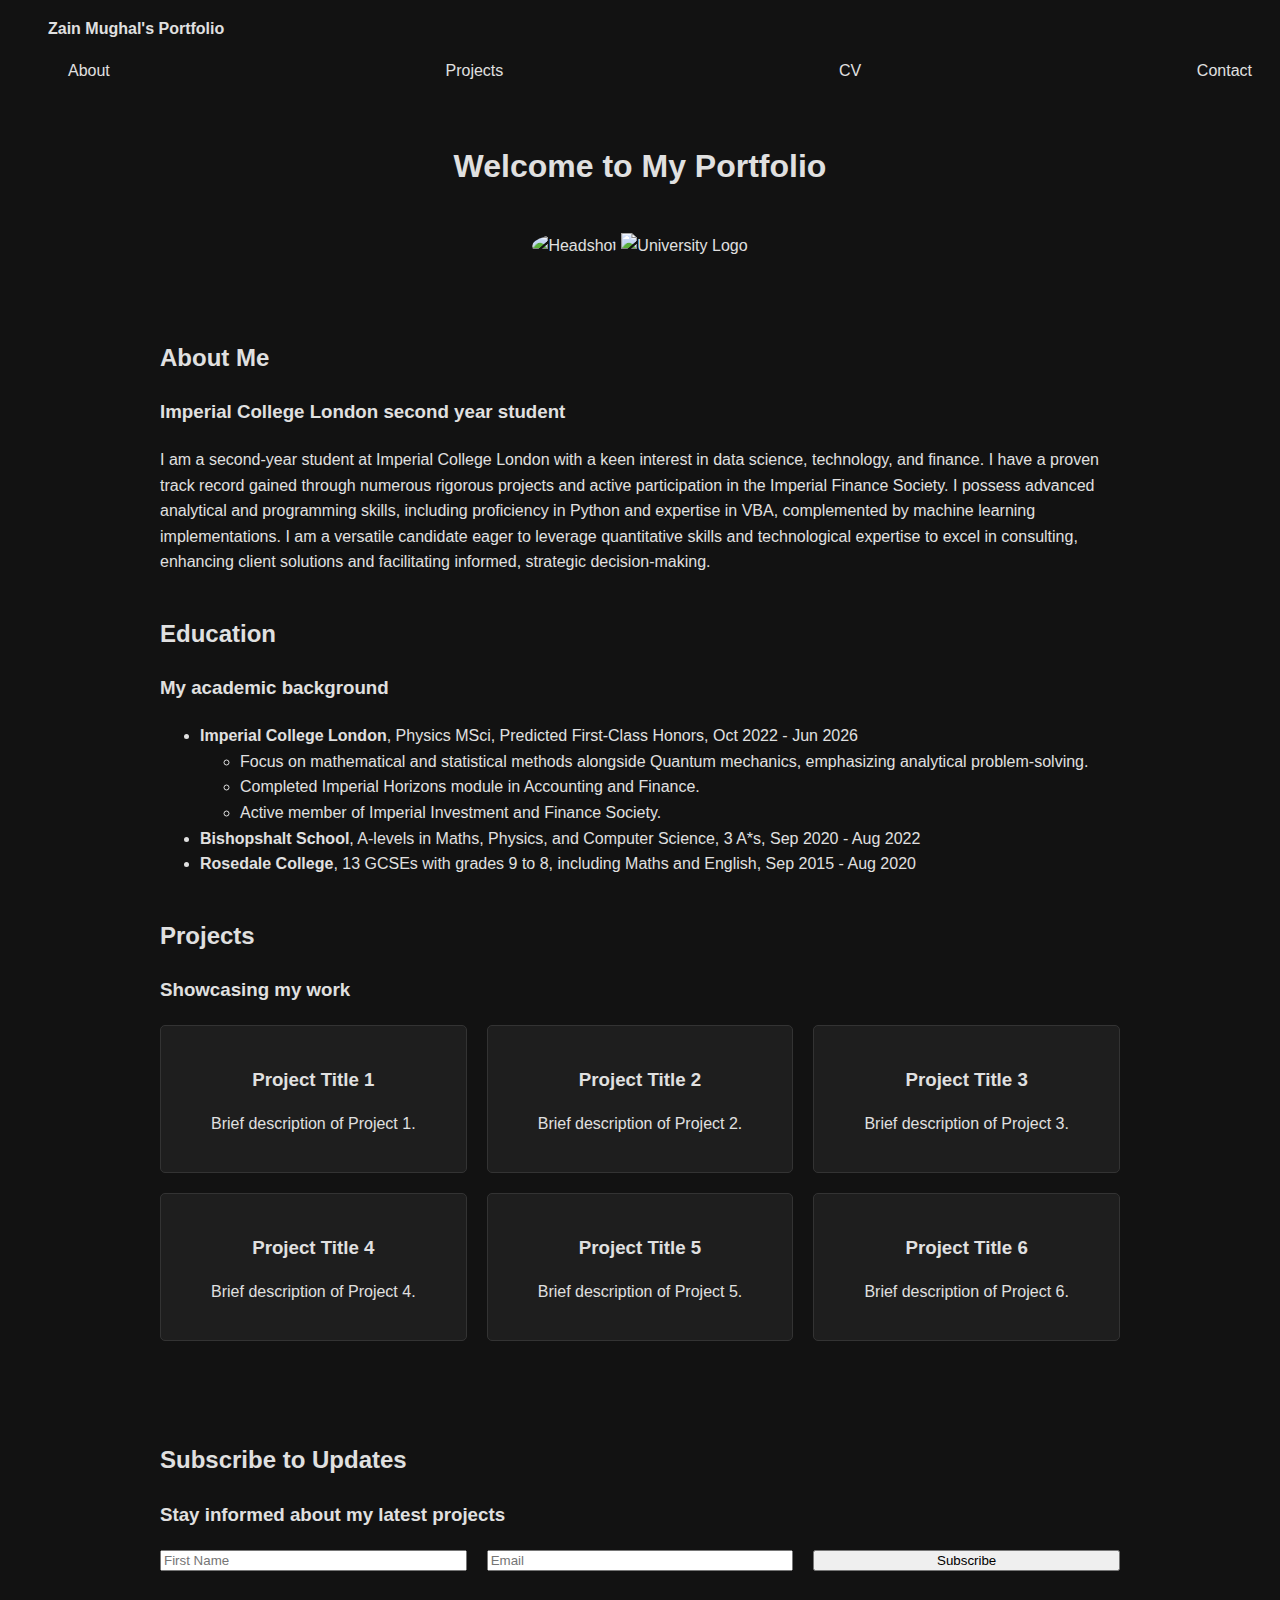
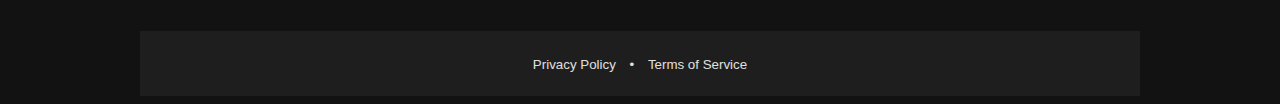
==== index.html @ 75195e5a "12th" ====
<!DOCTYPE html>
<html lang="en">
<head>
    <meta charset="UTF-8">
    <meta name="viewport" content="width=device-width, initial-scale=1">
    <title>Zain Mughal's Portfolio</title>
    <link rel="stylesheet" href="https://cdn.jsdelivr.net/npm/@picocss/pico@1/css/pico.min.css">
    <link rel="stylesheet" href="styles.css">
</head>
<body>
    <nav class="container-fluid">
        <ul>
            <li><strong>Zain Mughal's Portfolio</strong></li>
        </ul>
        <ul>
            <li><a href="#about">About</a></li>
            <li><a href="#projects">Projects</a></li>
            <li><a href="cv.html">CV</a></li>
            <li><a href="contact.html" role="button">Contact</a></li>
        </ul>
    </nav>
    <header class="container">
        <h1>Welcome to My Portfolio</h1>
        <div class="profile-container">
            <img src="portfolio resources/curl headshot.jpeg" alt="Headshot" class="headshot">
            <img src="portfolio resources/Imperial_logo.png" alt="University Logo" class="university-logo">
        </div>
    </header>
    <main class="container">
        <section id="about">
            <hgroup>
                <h2>About Me</h2>
                <h3>Imperial College London second year student</h3>
            </hgroup>
            <p>
                I am a second-year student at Imperial College London with a keen interest in data science, technology, and finance.
                I have a proven track record gained through numerous rigorous projects and active participation in the Imperial Finance Society.
                I possess advanced analytical and programming skills, including proficiency in Python and expertise in VBA, complemented by machine learning implementations.
                I am a versatile candidate eager to leverage quantitative skills and technological expertise to excel in consulting,
                enhancing client solutions and facilitating informed, strategic decision-making.
            </p>
        </section>
        <section id="education">
            <hgroup>
                <h2>Education</h2>
                <h3>My academic background</h3>
            </hgroup>
            <ul>
                <li><strong>Imperial College London</strong>, Physics MSci, Predicted First-Class Honors, Oct 2022 - Jun 2026
                    <ul>
                        <li>Focus on mathematical and statistical methods alongside Quantum mechanics, emphasizing analytical problem-solving.</li>
                        <li>Completed Imperial Horizons module in Accounting and Finance.</li>
                        <li>Active member of Imperial Investment and Finance Society.</li>
                    </ul>
                </li>
                <li><strong>Bishopshalt School</strong>, A-levels in Maths, Physics, and Computer Science, 3 A*s, Sep 2020 - Aug 2022</li>
                <li><strong>Rosedale College</strong>, 13 GCSEs with grades 9 to 8, including Maths and English, Sep 2015 - Aug 2020</li>
            </ul>
        </section>
        <section id="projects">
            <hgroup>
                <h2>Projects</h2>
                <h3>Showcasing my work</h3>
            </hgroup>
            <div class="grid">
                <div class="project-tile" onclick="location.href='project1.html'">
                    <h3>Project Title 1</h3>
                    <p>Brief description of Project 1.</p>
                </div>
                <div class="project-tile" onclick="location.href='project2.html'">
                    <h3>Project Title 2</h3>
                    <p>Brief description of Project 2.</p>
                </div>
                <div class="project-tile" onclick="location.href='project3.html'">
                    <h3>Project Title 3</h3>
                    <p>Brief description of Project 3.</p>
                </div>
                <div class="project-tile" onclick="location.href='project4.html'">
                    <h3>Project Title 4</h3>
                    <p>Brief description of Project 4.</p>
                </div>
                <div class="project-tile" onclick="location.href='project5.html'">
                    <h3>Project Title 5</h3>
                    <p>Brief description of Project 5.</p>
                </div>
                <div class="project-tile" onclick="location.href='project6.html'">
                    <h3>Project Title 6</h3>
                    <p>Brief description of Project 6.</p>
                </div>
            </div>
        </section>
    </main>
    <section aria-label="Subscribe example">
        <div class="container">
            <article>
                <hgroup>
                    <h2>Subscribe to Updates</h2>
                    <h3>Stay informed about my latest projects</h3>
                </hgroup>
                <form class="grid">
                    <input type="text" id="firstname" name="firstname" placeholder="First Name" aria-label="First Name" required />
                    <input type="email" id="email" name="email" placeholder="Email" aria-label="Email" required />
                    <button type="submit" onclick="event.preventDefault()">Subscribe</button>
                </form>
            </article>
        </div>
    </section>
    <footer class="container">
        <small><a href="privacy.html">Privacy Policy</a> • <a href="terms.html">Terms of Service</a></small>
    </footer>
</body>
</html>
---- styles.css ----
/* Dark theme styles */
body {
    font-family: 'Arial', sans-serif;
    line-height: 1.6;
    background-color: #121212;
    color: #e0e0e0;
}

nav ul {
    display: flex;
    justify-content: space-between;
}

nav ul li {
    list-style: none;
}

nav ul li a {
    text-decoration: none;
    color: #e0e0e0;
    padding: 10px 20px;
    transition: background-color 0.3s ease, color 0.3s ease;
}

nav ul li a:hover {
    background-color: #333;
    color: #fff;
}

header {
    text-align: center;
    margin-bottom: 40px;
}

header img.headshot {
    border-radius: 50%;
    width: 150px;
    height: 150px;
    object-fit: cover;
    margin-bottom: 20px;
}

header img.university-logo {
    width: 100px;
    margin-top: 20px;
}

.container {
    max-width: 960px;
    margin: 0 auto;
    padding: 20px;
}

hgroup {
    margin-bottom: 20px;
}

section {
    margin-bottom: 40px;
}

.grid {
    display: grid;
    grid-template-columns: repeat(auto-fit, minmax(300px, 1fr));
    gap: 20px;
}

.project-tile {
    background-color: #1e1e1e;
    padding: 20px;
    border: 1px solid #333;
    border-radius: 5px;
    text-align: center;
    transition: transform 0.3s ease, box-shadow 0.3s ease, background-color 0.3s ease;
}

.project-tile:hover {
    transform: translateY(-5px);
    box-shadow: 0 4px 8px rgba(0, 0, 0, 0.1);
    cursor: pointer;
    background-color: #333;
}

.project-tile h3 {
    margin-bottom: 10px;
}

figure img {
    max-width: 100%;
    height: auto;
    border-radius: 5px;
}

footer {
    text-align: center;
    padding: 20px 0;
    background-color: #1e1e1e;
    margin-top: 40px;
}

footer small a {
    color: #e0e0e0;
    text-decoration: none;
    margin: 0 10px;
}

footer small a:hover {
    text-decoration: underline;
}
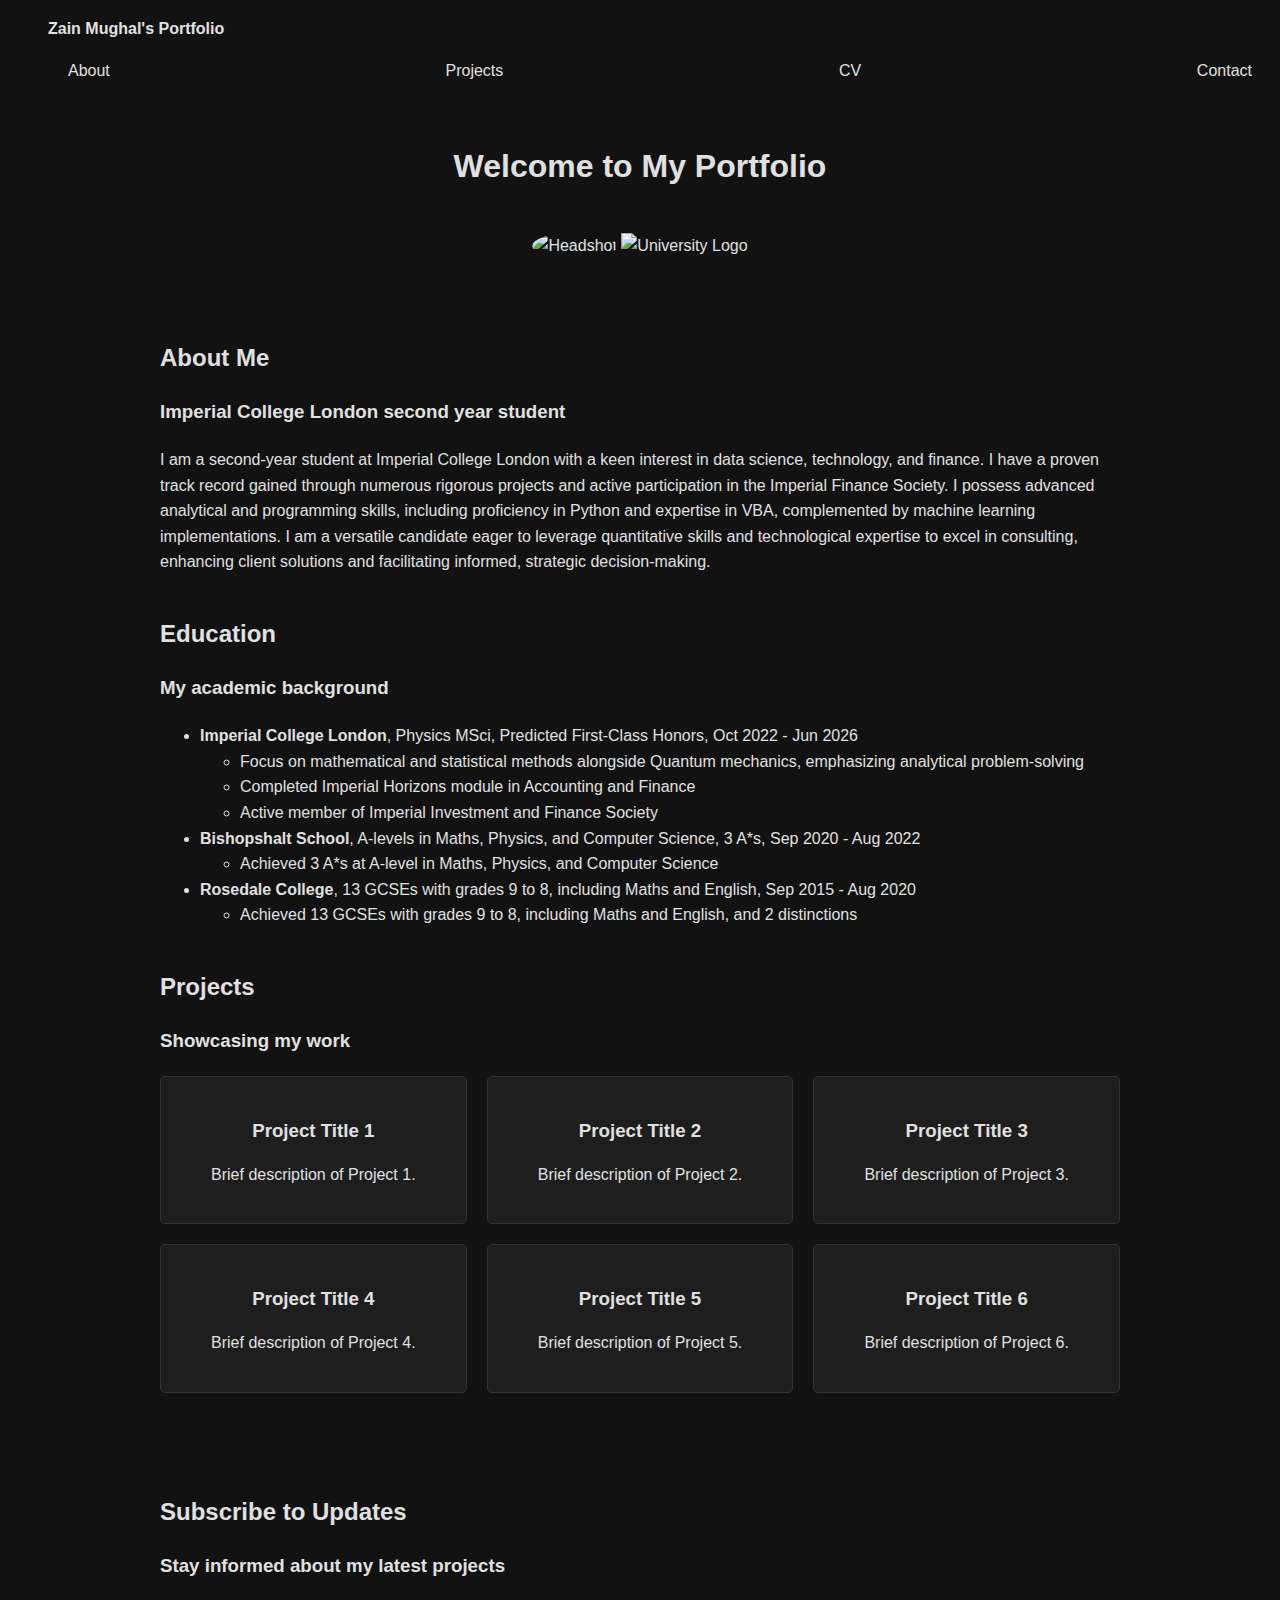
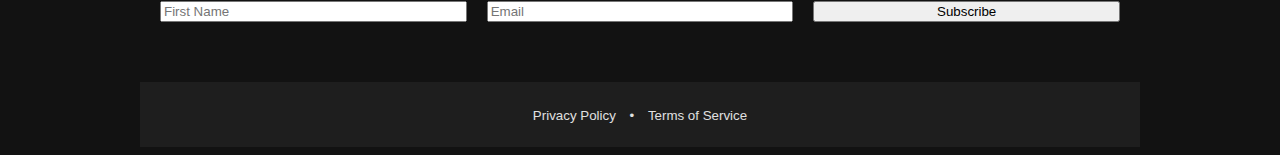
==== commit c9a03184: "13 v2" ====
--- a/index.html
+++ b/index.html
@@ -48,13 +48,21 @@
             <ul>
                 <li><strong>Imperial College London</strong>, Physics MSci, Predicted First-Class Honors, Oct 2022 - Jun 2026
                     <ul>
-                        <li>Focus on mathematical and statistical methods alongside Quantum mechanics, emphasizing analytical problem-solving.</li>
-                        <li>Completed Imperial Horizons module in Accounting and Finance.</li>
-                        <li>Active member of Imperial Investment and Finance Society.</li>
+                        <li>Focus on mathematical and statistical methods alongside Quantum mechanics, emphasizing analytical problem-solving</li>
+                        <li>Completed Imperial Horizons module in Accounting and Finance</li>
+                        <li>Active member of Imperial Investment and Finance Society</li>
                     </ul>
                 </li>
-                <li><strong>Bishopshalt School</strong>, A-levels in Maths, Physics, and Computer Science, 3 A*s, Sep 2020 - Aug 2022</li>
-                <li><strong>Rosedale College</strong>, 13 GCSEs with grades 9 to 8, including Maths and English, Sep 2015 - Aug 2020</li>
+                <li><strong>Bishopshalt School</strong>, A-levels in Maths, Physics, and Computer Science, 3 A*s, Sep 2020 - Aug 2022
+                    <ul>
+                        <li>Achieved 3 A*s at A-level in Maths, Physics, and Computer Science</li>
+                    </ul>
+                </li>
+                <li><strong>Rosedale College</strong>, 13 GCSEs with grades 9 to 8, including Maths and English, Sep 2015 - Aug 2020
+                    <ul>
+                        <li>Achieved 13 GCSEs with grades 9 to 8, including Maths and English, and 2 distinctions</li>
+                    </ul>
+                </li>
             </ul>
         </section>
         <section id="projects">
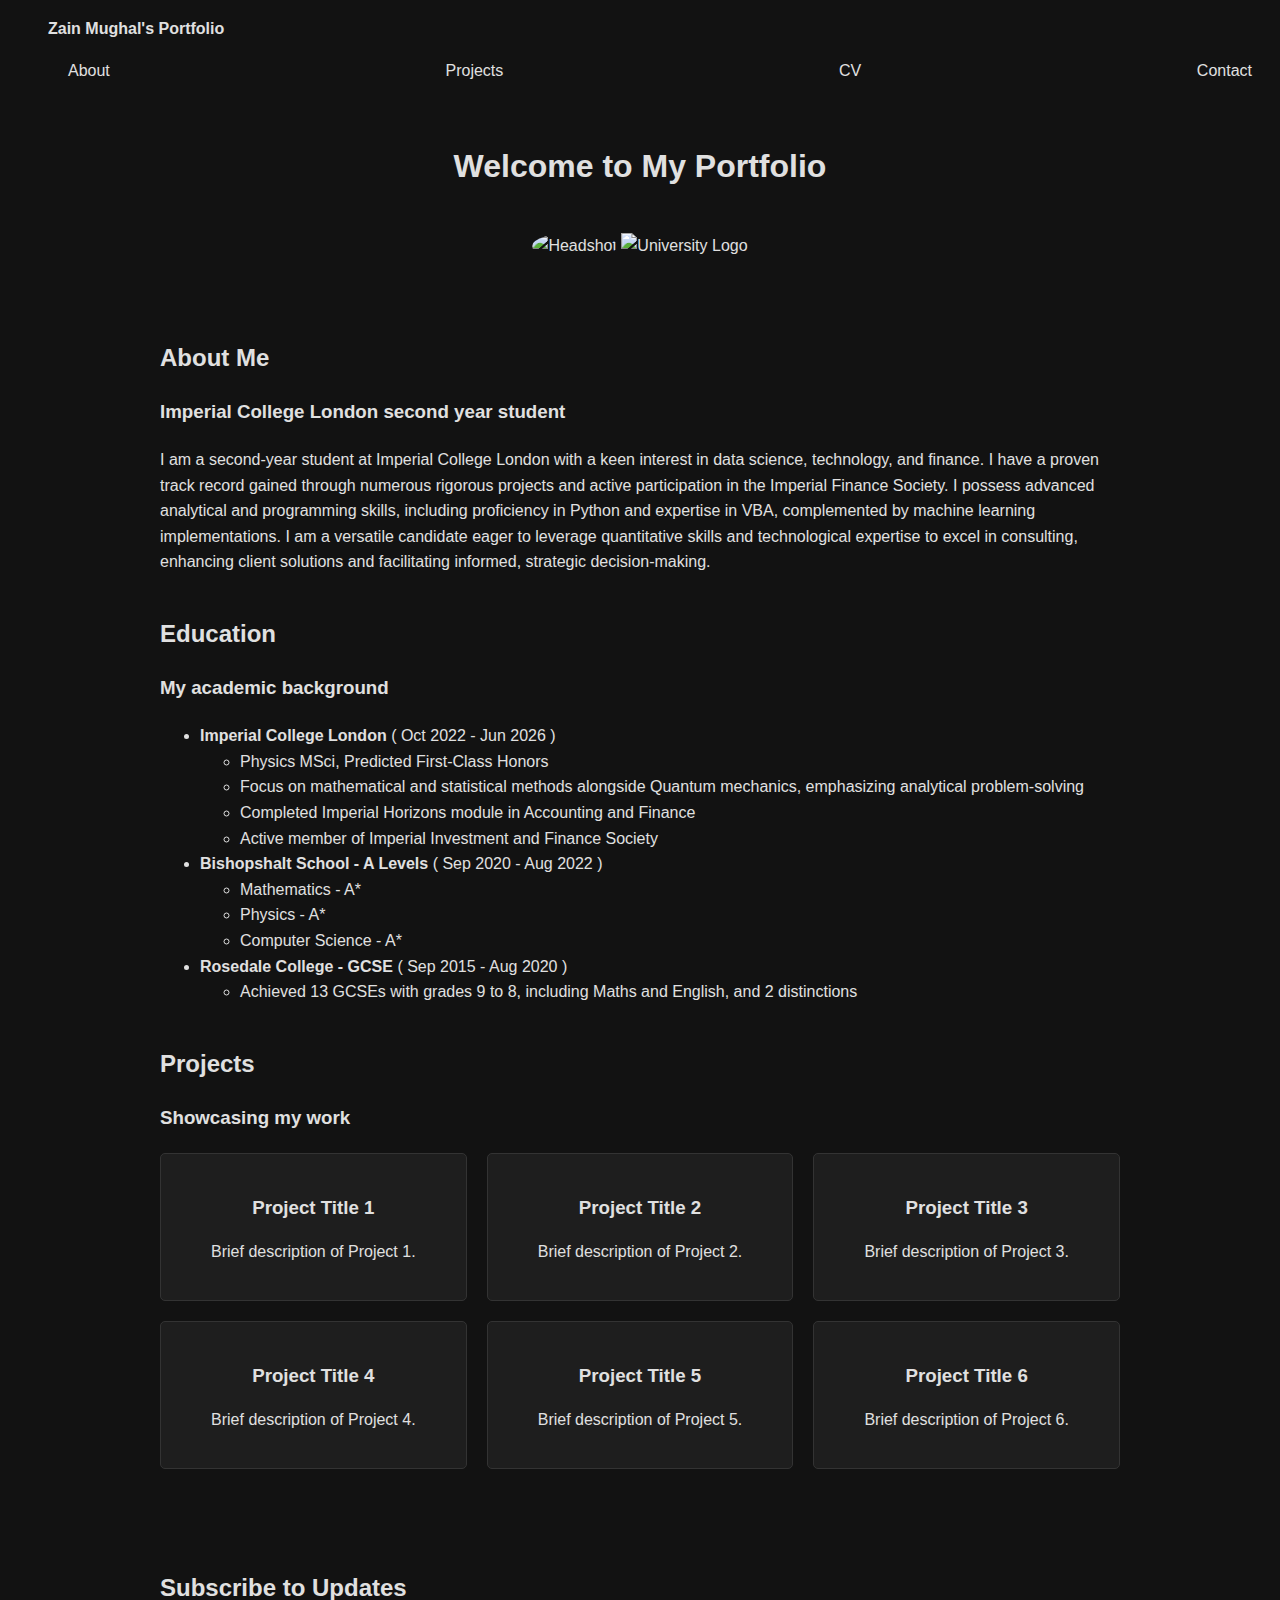
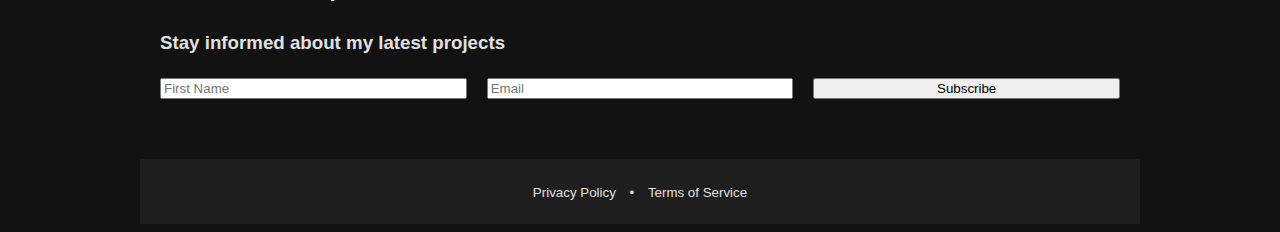
==== commit 585871ca: "13 v3" ====
--- a/index.html
+++ b/index.html
@@ -22,7 +22,7 @@
     <header class="container">
         <h1>Welcome to My Portfolio</h1>
         <div class="profile-container">
-            <img src="portfolio resources/curl headshot.jpeg" alt="Headshot" class="headshot">
+            <img src="portfolio resources/ curl headshot.jpeg" alt="Headshot" class="headshot">
             <img src="portfolio resources/Imperial_logo.png" alt="University Logo" class="university-logo">
         </div>
     </header>
@@ -46,19 +46,22 @@
                 <h3>My academic background</h3>
             </hgroup>
             <ul>
-                <li><strong>Imperial College London</strong>, Physics MSci, Predicted First-Class Honors, Oct 2022 - Jun 2026
+                <li><strong>Imperial College London</strong> ( Oct 2022 - Jun 2026 )
                     <ul>
+                        <li>Physics MSci, Predicted First-Class Honors </li>
                         <li>Focus on mathematical and statistical methods alongside Quantum mechanics, emphasizing analytical problem-solving</li>
                         <li>Completed Imperial Horizons module in Accounting and Finance</li>
                         <li>Active member of Imperial Investment and Finance Society</li>
                     </ul>
                 </li>
-                <li><strong>Bishopshalt School</strong>, A-levels in Maths, Physics, and Computer Science, 3 A*s, Sep 2020 - Aug 2022
+                <li><strong>Bishopshalt School - A Levels</strong> ( Sep 2020 - Aug 2022 )
                     <ul>
-                        <li>Achieved 3 A*s at A-level in Maths, Physics, and Computer Science</li>
+                        <li> Mathematics - A*</li>
+                        <li> Physics - A*</li>
+                        <li> Computer Science - A*</li>
                     </ul>
                 </li>
-                <li><strong>Rosedale College</strong>, 13 GCSEs with grades 9 to 8, including Maths and English, Sep 2015 - Aug 2020
+                <li><strong>Rosedale College - GCSE</strong> ( Sep 2015 - Aug 2020 )
                     <ul>
                         <li>Achieved 13 GCSEs with grades 9 to 8, including Maths and English, and 2 distinctions</li>
                     </ul>
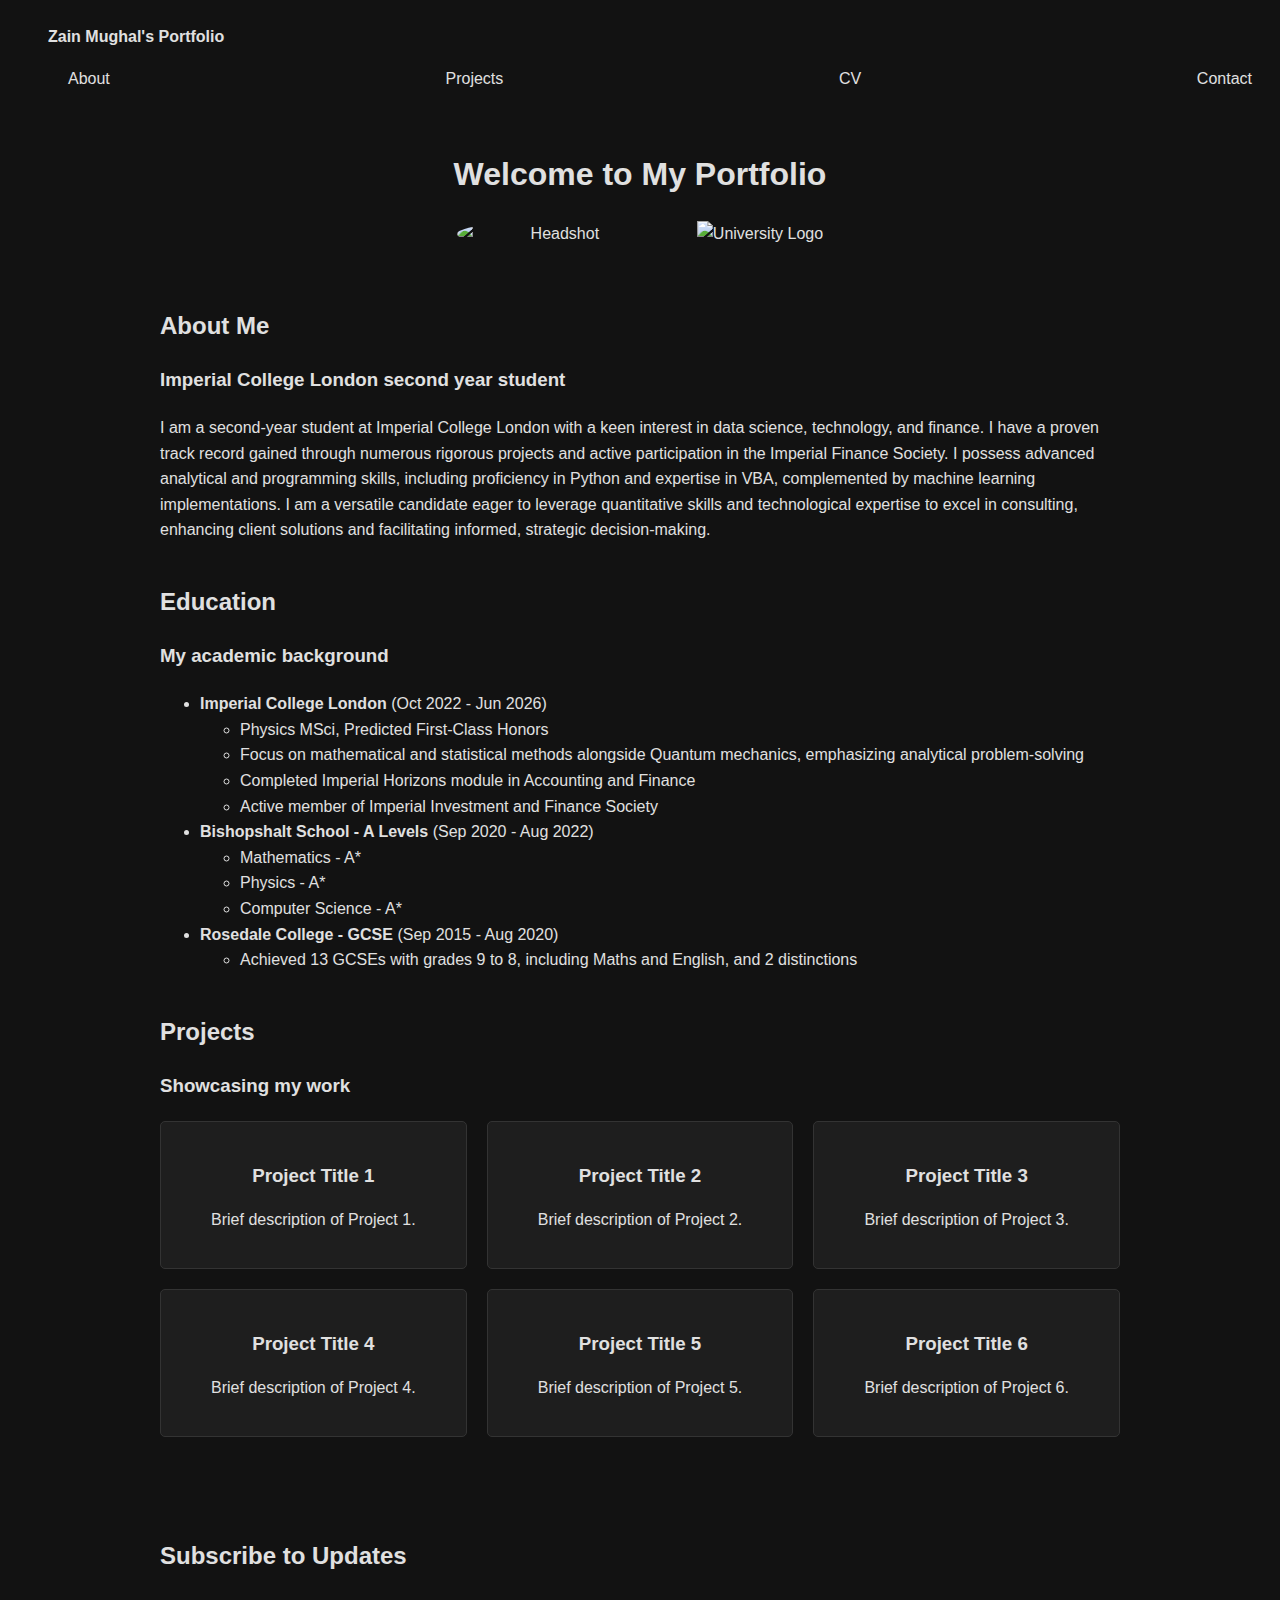
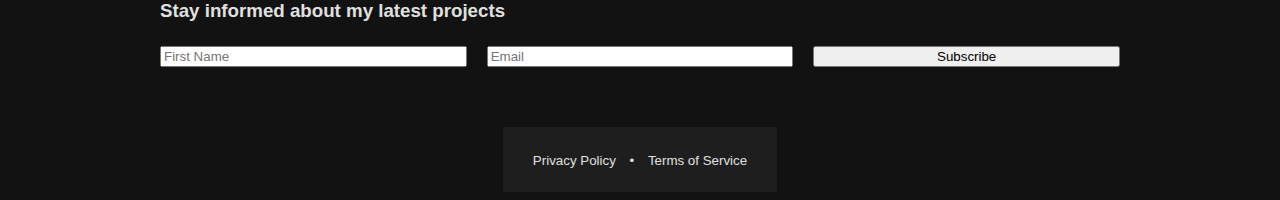
==== commit 19cd899d: "13 v4" ====
--- a/index.html
+++ b/index.html
@@ -22,7 +22,7 @@
     <header class="container">
         <h1>Welcome to My Portfolio</h1>
         <div class="profile-container">
-            <img src="portfolio resources/ curl headshot.jpeg" alt="Headshot" class="headshot">
+            <img src="portfolio resources/curl headshot.jpeg" alt="Headshot" class="headshot">
             <img src="portfolio resources/Imperial_logo.png" alt="University Logo" class="university-logo">
         </div>
     </header>
@@ -46,22 +46,22 @@
                 <h3>My academic background</h3>
             </hgroup>
             <ul>
-                <li><strong>Imperial College London</strong> ( Oct 2022 - Jun 2026 )
+                <li><strong>Imperial College London</strong> (Oct 2022 - Jun 2026)
                     <ul>
-                        <li>Physics MSci, Predicted First-Class Honors </li>
+                        <li>Physics MSci, Predicted First-Class Honors</li>
                         <li>Focus on mathematical and statistical methods alongside Quantum mechanics, emphasizing analytical problem-solving</li>
                         <li>Completed Imperial Horizons module in Accounting and Finance</li>
                         <li>Active member of Imperial Investment and Finance Society</li>
                     </ul>
                 </li>
-                <li><strong>Bishopshalt School - A Levels</strong> ( Sep 2020 - Aug 2022 )
+                <li><strong>Bishopshalt School - A Levels</strong> (Sep 2020 - Aug 2022)
                     <ul>
-                        <li> Mathematics - A*</li>
-                        <li> Physics - A*</li>
-                        <li> Computer Science - A*</li>
+                        <li>Mathematics - A*</li>
+                        <li>Physics - A*</li>
+                        <li>Computer Science - A*</li>
                     </ul>
                 </li>
-                <li><strong>Rosedale College - GCSE</strong> ( Sep 2015 - Aug 2020 )
+                <li><strong>Rosedale College - GCSE</strong> (Sep 2015 - Aug 2020)
                     <ul>
                         <li>Achieved 13 GCSEs with grades 9 to 8, including Maths and English, and 2 distinctions</li>
                     </ul>
@@ -116,7 +116,7 @@
             </article>
         </div>
     </section>
-    <footer class="container">
+    <footer class="container footer">
         <small><a href="privacy.html">Privacy Policy</a> • <a href="terms.html">Terms of Service</a></small>
     </footer>
 </body>
--- a/styles.css
+++ b/styles.css
@@ -4,6 +4,9 @@
     line-height: 1.6;
     background-color: #121212;
     color: #e0e0e0;
+    display: flex;
+    flex-direction: column;
+    min-height: 100vh;
 }
 
 nav ul {
@@ -32,23 +35,32 @@
     margin-bottom: 40px;
 }
 
+.profile-container {
+    display: flex;
+    justify-content: center;
+    align-items: center;
+    gap: 40px; /* Increased gap to create more space between images */
+    margin-top: 20px;
+}
+
 header img.headshot {
     border-radius: 50%;
-    width: 150px;
-    height: 150px;
+    width: 200px; /* Increased width */
+    height: auto; /* Maintain aspect ratio */
     object-fit: cover;
-    margin-bottom: 20px;
 }
 
 header img.university-logo {
-    width: 100px;
-    margin-top: 20px;
+    width: auto;
+    max-height: 200px; /* Increased max height */
+    object-fit: contain;
 }
 
 .container {
     max-width: 960px;
     margin: 0 auto;
     padding: 20px;
+    flex: 1;
 }
 
 hgroup {
@@ -96,6 +108,7 @@
     padding: 20px 0;
     background-color: #1e1e1e;
     margin-top: 40px;
+    flex-shrink: 0;
 }
 
 footer small a {
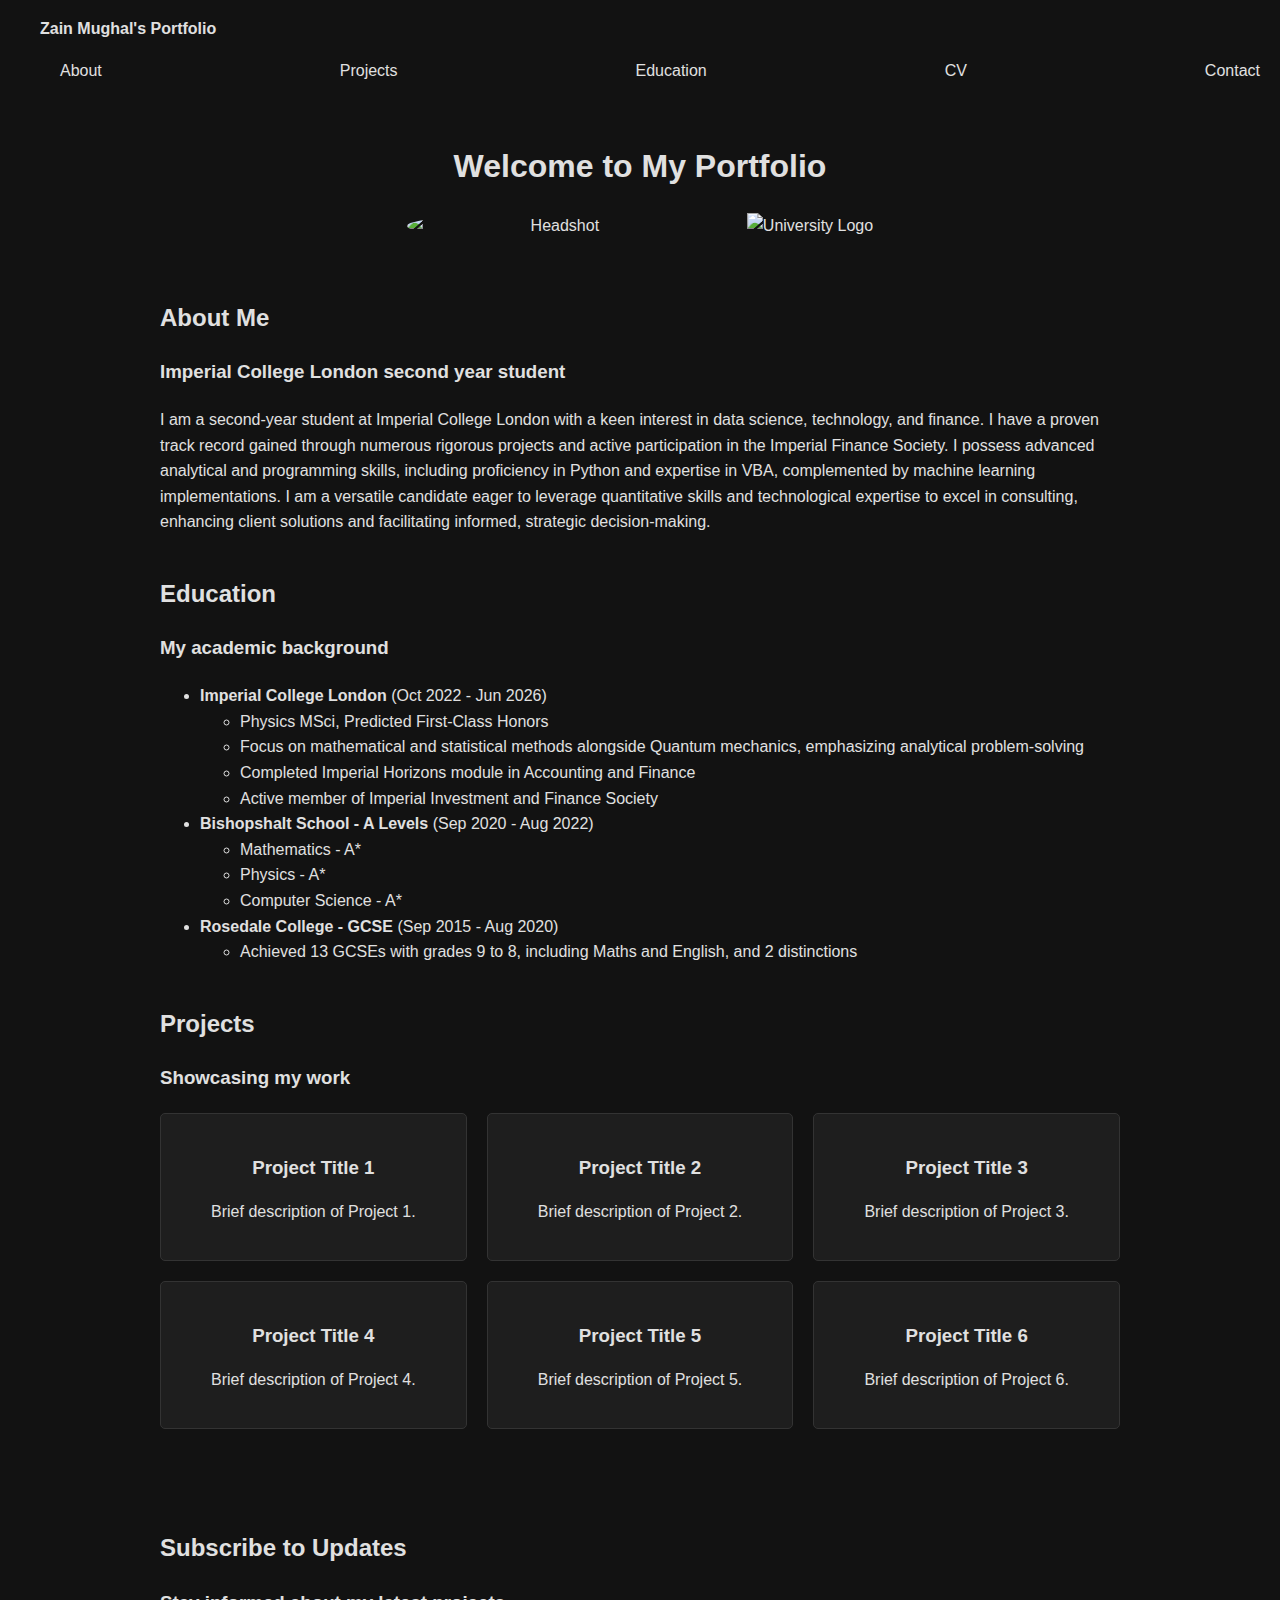
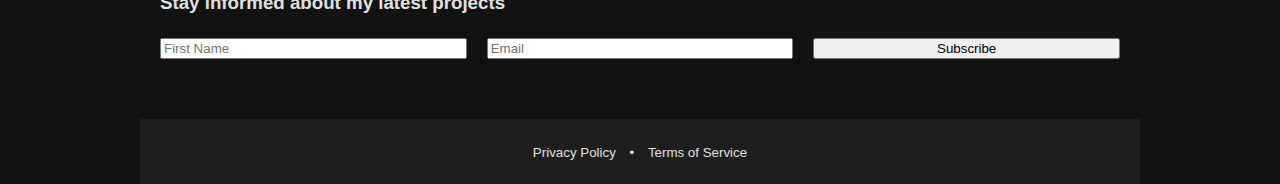
==== commit 474c4355: "16th" ====
--- a/index.html
+++ b/index.html
@@ -15,6 +15,7 @@
         <ul>
             <li><a href="#about">About</a></li>
             <li><a href="#projects">Projects</a></li>
+            <li><a href="#education">Education</a></li>
             <li><a href="cv.html">CV</a></li>
             <li><a href="contact.html" role="button">Contact</a></li>
         </ul>
--- a/styles.css
+++ b/styles.css
@@ -7,6 +7,7 @@
     display: flex;
     flex-direction: column;
     min-height: 100vh;
+    margin: 0;
 }
 
 nav ul {
@@ -45,7 +46,7 @@
 
 header img.headshot {
     border-radius: 50%;
-    width: 200px; /* Increased width */
+    width: 300px; /* Increased width */
     height: auto; /* Maintain aspect ratio */
     object-fit: cover;
 }
@@ -109,6 +110,9 @@
     background-color: #1e1e1e;
     margin-top: 40px;
     flex-shrink: 0;
+    width: 100%;
+    position: relative;
+    bottom: 0;
 }
 
 footer small a {
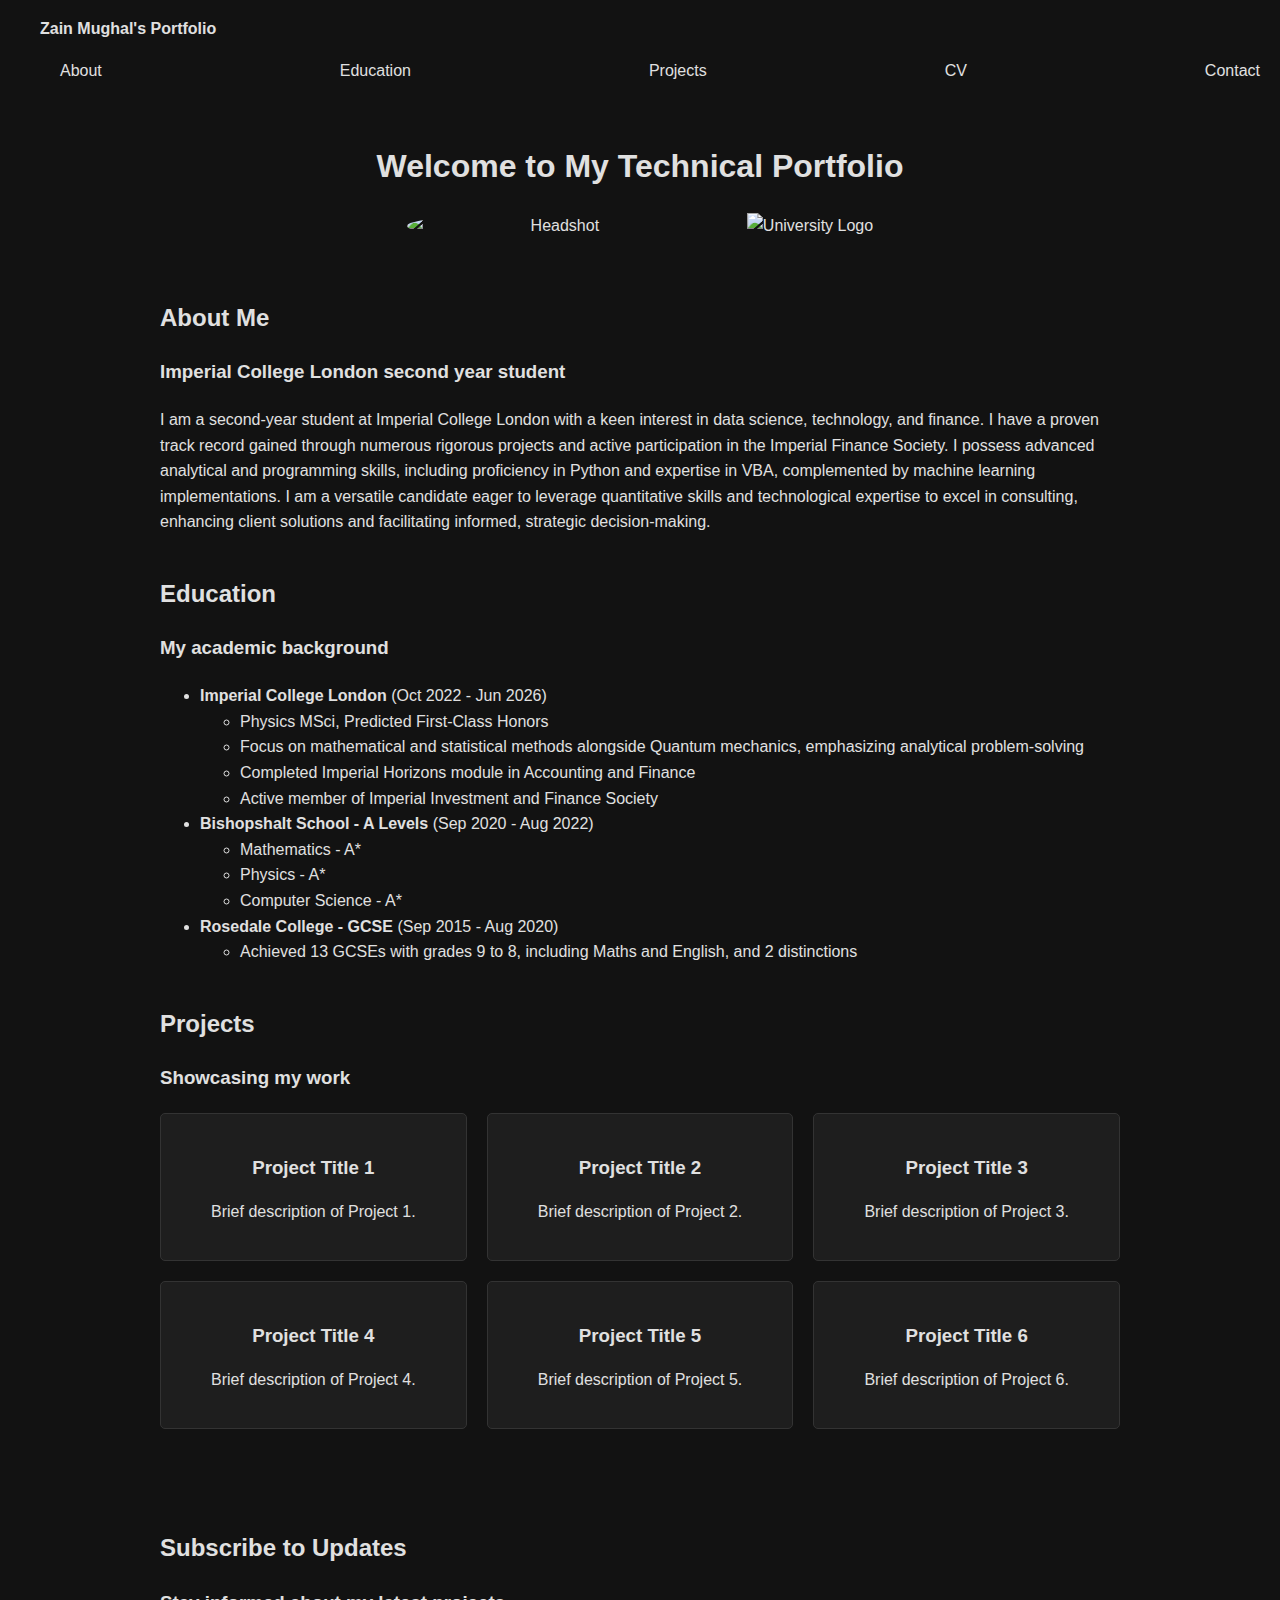
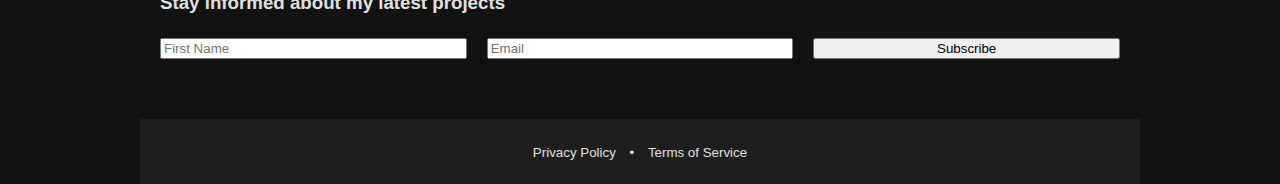
==== commit 8f4aa114: "16 v4" ====
--- a/index.html
+++ b/index.html
@@ -14,16 +14,16 @@
         </ul>
         <ul>
             <li><a href="#about">About</a></li>
+            <li><a href="#education">Education</a></li>
             <li><a href="#projects">Projects</a></li>
-            <li><a href="#education">Education</a></li>
             <li><a href="cv.html">CV</a></li>
             <li><a href="contact.html" role="button">Contact</a></li>
         </ul>
     </nav>
     <header class="container">
-        <h1>Welcome to My Portfolio</h1>
+        <h1>Welcome to My Technical Portfolio</h1>
         <div class="profile-container">
-            <img src="portfolio resources/curl headshot.jpeg" alt="Headshot" class="headshot">
+            <img src="portfolio resources/ curl headshot.jpeg" alt="Headshot" class="headshot">
             <img src="portfolio resources/Imperial_logo.png" alt="University Logo" class="university-logo">
         </div>
     </header>
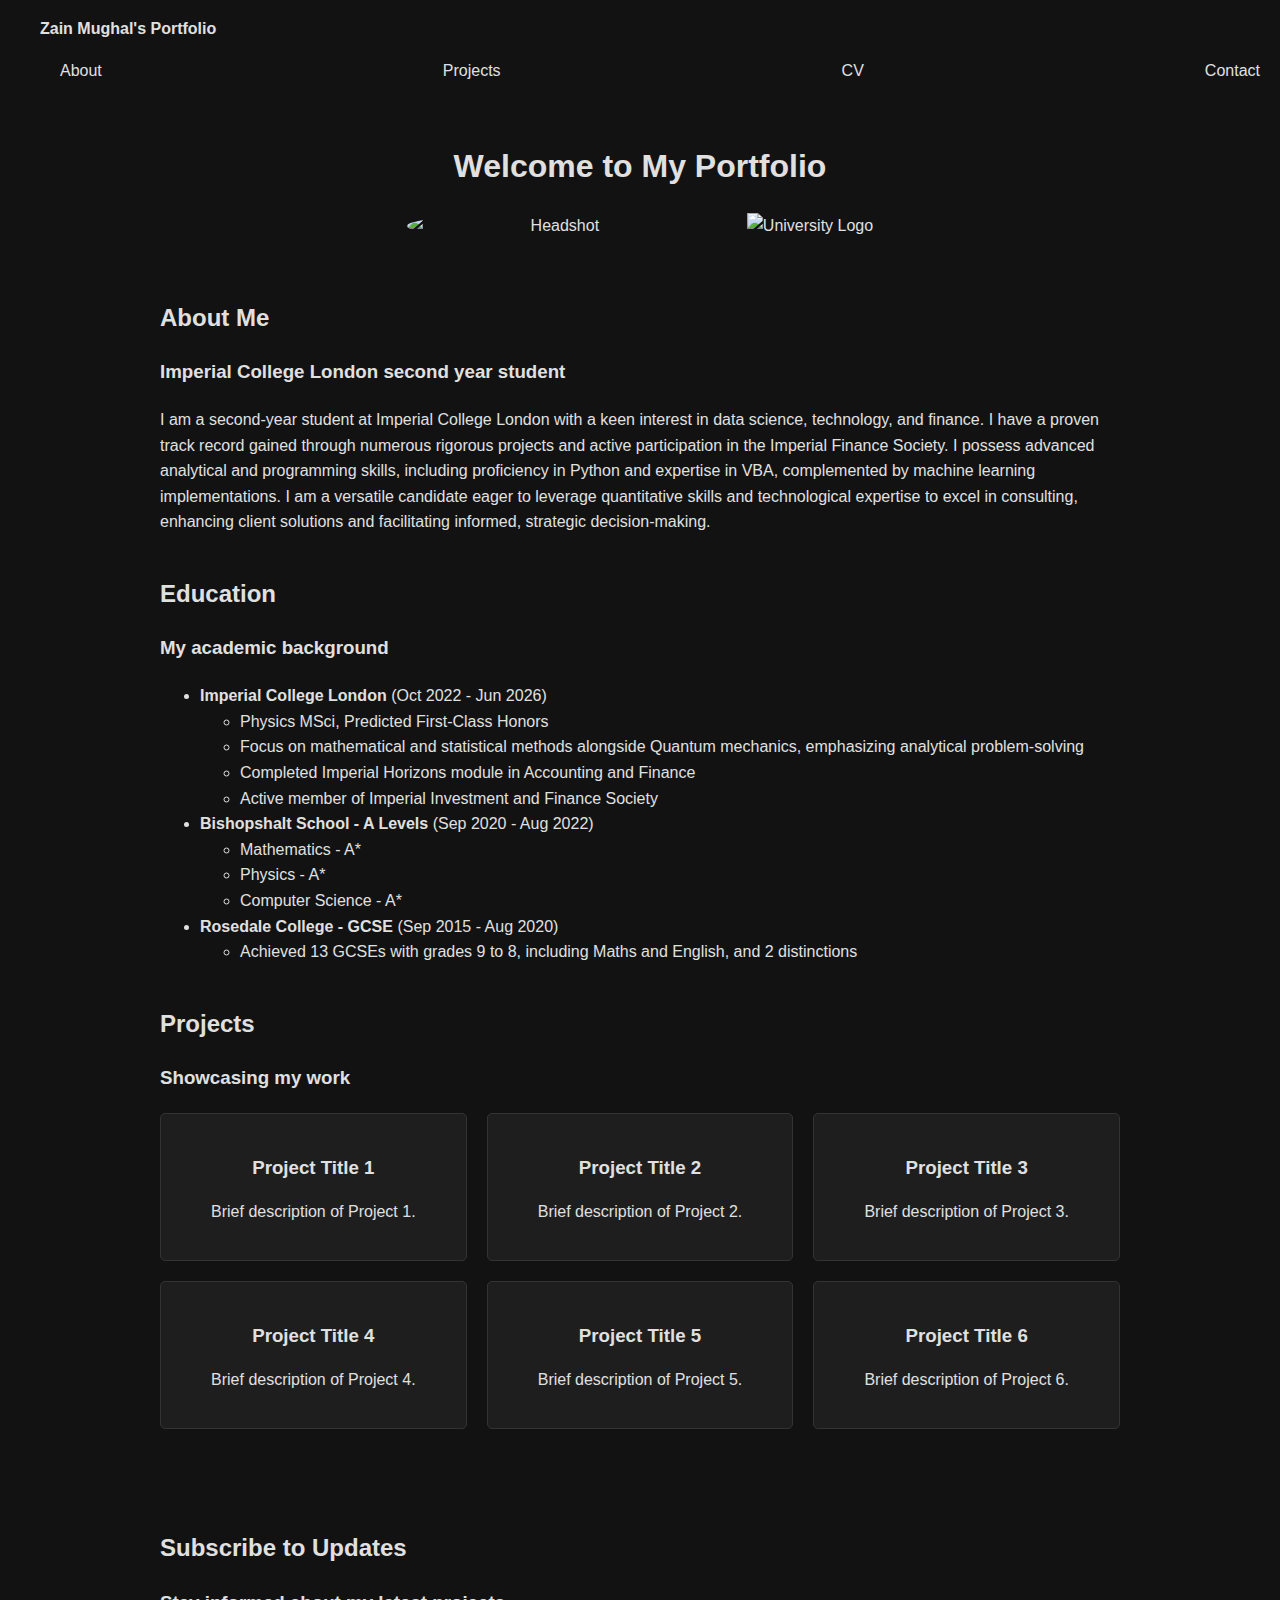
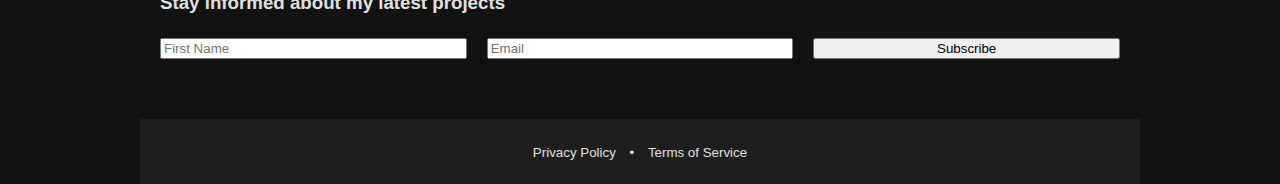
==== commit 16c7bd80: "16 2" ====
--- a/index.html
+++ b/index.html
@@ -14,14 +14,13 @@
         </ul>
         <ul>
             <li><a href="#about">About</a></li>
-            <li><a href="#education">Education</a></li>
             <li><a href="#projects">Projects</a></li>
             <li><a href="cv.html">CV</a></li>
             <li><a href="contact.html" role="button">Contact</a></li>
         </ul>
     </nav>
     <header class="container">
-        <h1>Welcome to My Technical Portfolio</h1>
+        <h1>Welcome to My Portfolio</h1>
         <div class="profile-container">
             <img src="portfolio resources/ curl headshot.jpeg" alt="Headshot" class="headshot">
             <img src="portfolio resources/Imperial_logo.png" alt="University Logo" class="university-logo">
